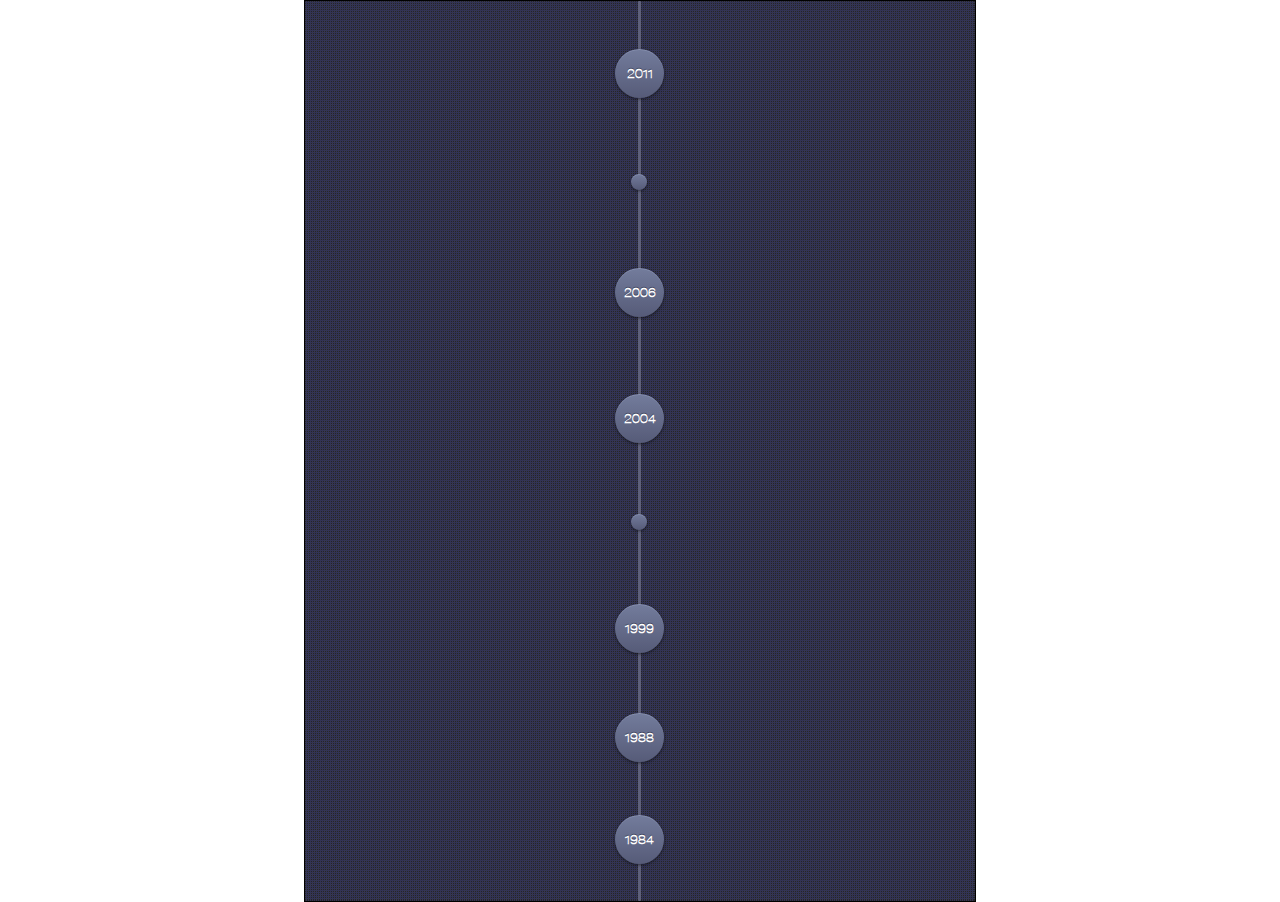
==== Timeline/index.html @ e2036f08 "Pages" ====
<!DOCTYPE html>
<html lang="en">
<head>
	<meta charset="UTF-8">
	<title>Document</title>
	<link rel="stylesheet" href="style.css">

</head>
<body>
	<div class="container">
		<div class="big_circle eleven">
			<span>2011</span>
		</div>
		<div class="big_circle six">
			<span>2006</span>
		</div>
		<div class="big_circle four">
			<span>2004</span>
		</div>
		<div class="big_circle nine">
			<span>1999</span>
		</div>
		<div class="big_circle eight">
			<span>1988</span>
		</div>
		<div class="big_circle born">
			<span>1984</span>
		</div>
		<div class="small pacistan"></div>
		<div class="small love"></div>
	</div>
	
</body>
</html>
---- Timeline/style.css ----
@font-face {
  font-family: Helvetica; /* Гарнитура шрифта */
  src: url(font/Helvetica.ttf);
}
*{
  margin: 0;
  padding: 0;
}

.container{
  margin: 0 auto;
  width: 670px;
  height: 900px;
  border: 1px solid #000;
  background-color: #323355;
  background-image: url(img/dots.png), url(img/pattern.png);
  position: relative;
}
.container::after {
  content: "";
  border-left: 3px solid #5e607a;
  display: block;
  height: 900px;
  position: absolute;
  top: 0%;
  left: 333px;
  border-radius: 1px;
}
.big_circle{
  /* Style for "YEAR CIRCL" */
  width: 49px;
  height: 49px;
  box-shadow: 0 1px 3px rgba(0, 0, 0, 0.5), inset 0 1px 0 rgba(201, 207, 238, 0.25);
  background-color: #393b5b;
  background-image: linear-gradient(to top, #565b78 0%, #737c9c 100%);
  border-radius: 100%;
  position: absolute;
  z-index: 1;
  display: flex;
  justify-content: center;
  align-items: center;
  left: 310px;

}
.small{
  /* Style for "SMALL CIRC" */
  width: 16px;
  height: 16px;
  box-shadow: 0 1px 3px rgba(0, 0, 0, 0.5), inset 0 1px 0 rgba(201, 207, 238, 0.25);
  background-color: #393b5b;
  background-image: linear-gradient(to top, #565b78 0%, #737c9c 100%);
  border-radius: 100%;
  position: absolute;
  z-index: 1;
  left: 326px;
}
.pacistan{
  top: 173px;
}
.love{
  top: 513px;
}
.eleven{
  
  top: 48px;
}
.six{

  top: 267px;
}
.four{
  top: 393px;
}
.nine{
  top: 603px;
}
.eight{
  top:712px;
}
.born{
  top: 814px;
}
span {
  text-shadow: 0 -1px 0 rgba(22, 23, 48, 0.5);
  color: #ffffff;
  font-family: "Helvetica";
  font-size: 12px;
  font-weight: 700;
  display: block;
}
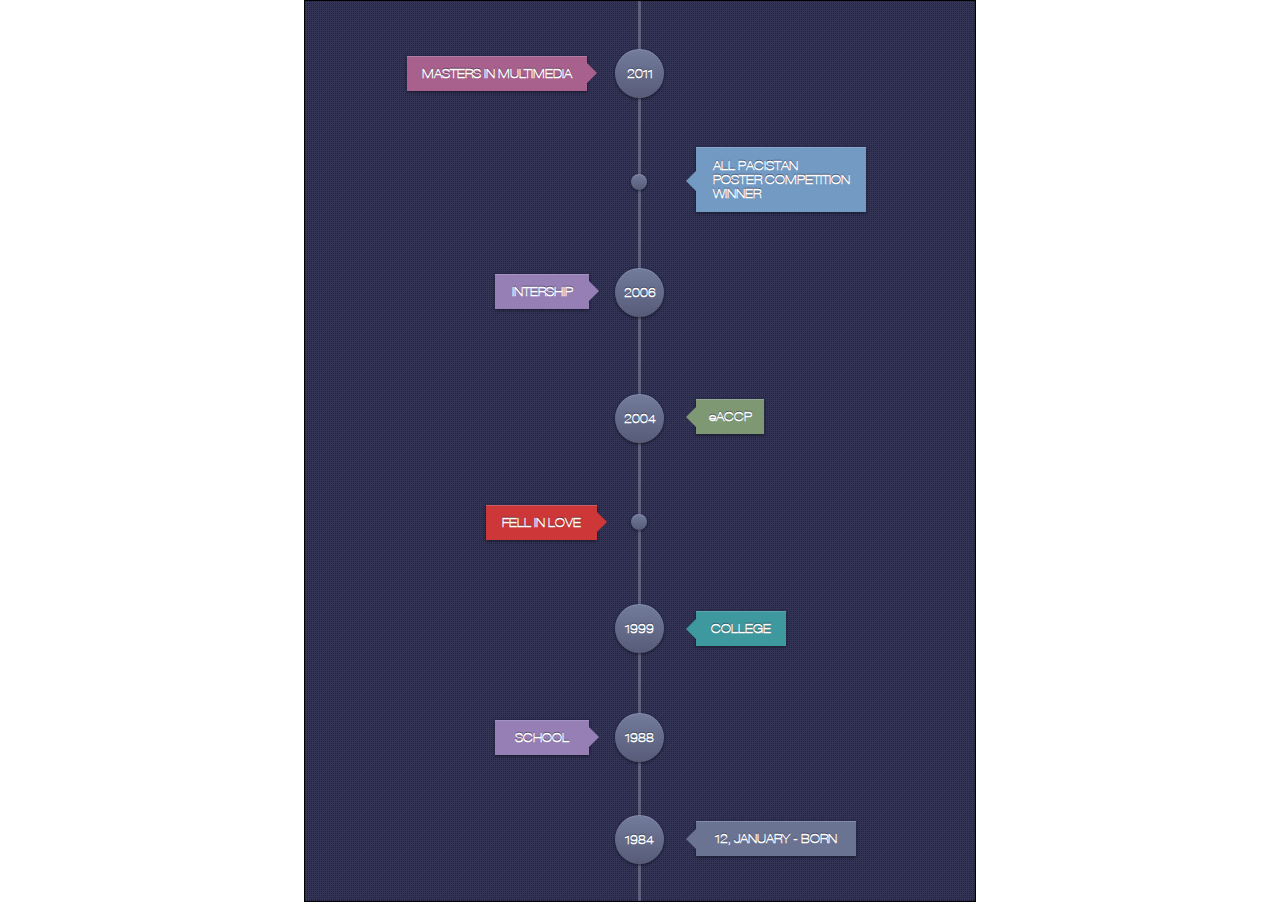
==== commit 447c6873: "Pages" ====
--- a/Timeline/index.html
+++ b/Timeline/index.html
@@ -28,6 +28,26 @@
 		</div>
 		<div class="small pacistan"></div>
 		<div class="small love"></div>
+		<div class="wrapper-poiter-masters">
+			<div class="masters"><span>masters in multimedia</span>
+			</div>
+			<div class="intership"><span>intership</span>
+			</div>
+			<div class="love-point"><span>fell in love</span>
+			</div>
+			<div class="school-pointer"><span>school</span>
+			</div>
+		</div>
+		<div class="wrapper-pointer-pacistan">
+			<div class="pacistan-pointer"><span>all pacistan <br> poster competition <br> winner</span>
+			</div>
+			<div class="ccp-pointer"><p class="sm">e</p><span>accp</span>
+			</div>
+			<div class="colege-pointer"><span>college</span>
+			</div>
+			<div class="born-pointer"><span>12, january - born</span>
+			</div>
+		</div>
 	</div>
 	
 </body>
--- a/Timeline/style.css
+++ b/Timeline/style.css
@@ -15,6 +15,7 @@
   background-color: #323355;
   background-image: url(img/dots.png), url(img/pattern.png);
   position: relative;
+  display: flex;
 }
 .container::after {
   content: "";
@@ -80,12 +81,186 @@
 .born{
   top: 814px;
 }
-span {
+span, .sm {
   text-shadow: 0 -1px 0 rgba(22, 23, 48, 0.5);
   color: #ffffff;
   font-family: "Helvetica";
   font-size: 12px;
   font-weight: 700;
   display: block;
-}
-
+  
+}
+span{
+  text-transform: uppercase;
+}
+.masters,
+.intership,
+.love-point,
+.school-pointer{
+  position: relative;
+  box-shadow: 0 1px 3px rgba(0, 0, 0, 0.5), inset 0 1px 0 rgba(201, 207, 238, 0.25);
+  display: flex;
+  justify-content: center;
+  align-items: center;
+}
+
+.masters {
+  width: 180px;
+  height: 35px;
+  background-color: #a8608c;
+  margin-bottom: 183px;
+}
+
+.intership {
+  width: 94px;
+  height: 35px;
+  background-color: #967fb5;
+  margin-left: 88px;
+  margin-bottom: 196px;
+}
+
+.love-point {
+  width: 111px;
+  height: 35px;
+  background-color: #cd3737;
+  margin-left: 79px;
+  margin-bottom: 180px;
+}
+.school-pointer{
+  width: 94px;
+  height: 35px;
+  background-color: #967fb5;
+  margin-left: 88px;
+}
+
+
+.masters:after,
+.intership:after,
+.love-point:after,
+.school-pointer:after {
+  content: '';
+  display: block;
+  border-width: 10px;
+  border-style: solid;
+  width: 0px;
+  height: 0px;
+  left: 100%;
+  top: 7px;
+  position: absolute;
+}
+
+.masters:after {
+  border-color: transparent transparent transparent #a8608c;
+}
+
+.intership:after,
+.school-pointer:after{
+  border-color: transparent transparent transparent #967fb5;
+}
+.intership:after {
+  content: '';
+  display: block;
+  border-width: 10px;
+  border-style: solid;
+  width: 0px;
+  height: 0px;
+  left: 100%;
+  top: 7px;
+  position: absolute;
+}
+.love-point:after{
+   border-color: transparent transparent transparent #cd3737;
+}
+.wrapper-poiter-masters, 
+.wrapper-pointer-pacistan{
+  box-sizing: border-box;
+}
+.wrapper-poiter-masters{
+  width: 50%;
+  padding-top: 55px;
+  padding-left: 102px;
+}
+.wrapper-pointer-pacistan{
+  width: 50%;
+  padding-left: 56px;
+  padding-top: 146px;
+  /*position: relative;*/
+}
+.pacistan-pointer {
+  width: 170px;
+  height: 65px;
+  box-shadow: 0 1px 3px rgba(0, 0, 0, 0.5), inset 0 1px 0 rgba(201, 207, 238, 0.25);
+  background-color: #739ac2;
+  position: relative;
+  margin-bottom: 187px;
+  display: flex;
+  justify-content: center;
+  align-items: center;
+}
+.pacistan-pointer:after, 
+.ccp-pointer:after,
+.colege-pointer:after,
+.born-pointer:after {
+  content: '';
+  display: block;
+  border-width: 10px;
+  border-style: solid;
+  width: 0px;
+  height: 0px;  
+  position: absolute;
+  
+
+}
+.pacistan-pointer:after{
+  left: -20px;
+  top: 24px;
+  border-color: transparent #739ac2 transparent transparent;
+}
+.ccp-pointer{
+  width: 68px;
+  height: 35px;
+  box-shadow: 0 1px 3px rgba(0, 0, 0, 0.5), inset 0 1px 0 rgba(201, 207, 238, 0.25);
+  background-color: #7e9874;
+  position: relative;
+  margin-bottom: 177px;
+  display: flex;
+  justify-content: center;
+  align-items: center;
+}
+.ccp-pointer:after{
+  border-color: transparent #7e9874 transparent transparent;
+  left: -20px;
+  top: 8px;
+}
+.colege-pointer{
+  width: 90px;
+  height: 35px;
+  box-shadow: 0 1px 3px rgba(0, 0, 0, 0.5), inset 0 1px 0 rgba(201, 207, 238, 0.25);
+  background-color: #3d999d;
+  position: relative;
+  margin-bottom: 175px;
+  display: flex;
+  justify-content: center;
+  align-items: center;
+}
+.colege-pointer:after{
+  border-color: transparent #3d999d transparent transparent;
+  left: -20px;
+  top: 8px;
+}
+.born-pointer{
+  width: 160px;
+  height: 35px;
+  box-shadow: 0 1px 3px rgba(0, 0, 0, 0.5), inset 0 1px 0 rgba(201, 207, 238, 0.25);
+  background-color: #6b7392;
+  position: relative;
+  display: flex;
+  justify-content: center;
+  align-items: center;
+}
+.born-pointer:after{
+  border-color: transparent #6b7392 transparent transparent;
+  left: -20px;
+  top: 8px;
+
+}
